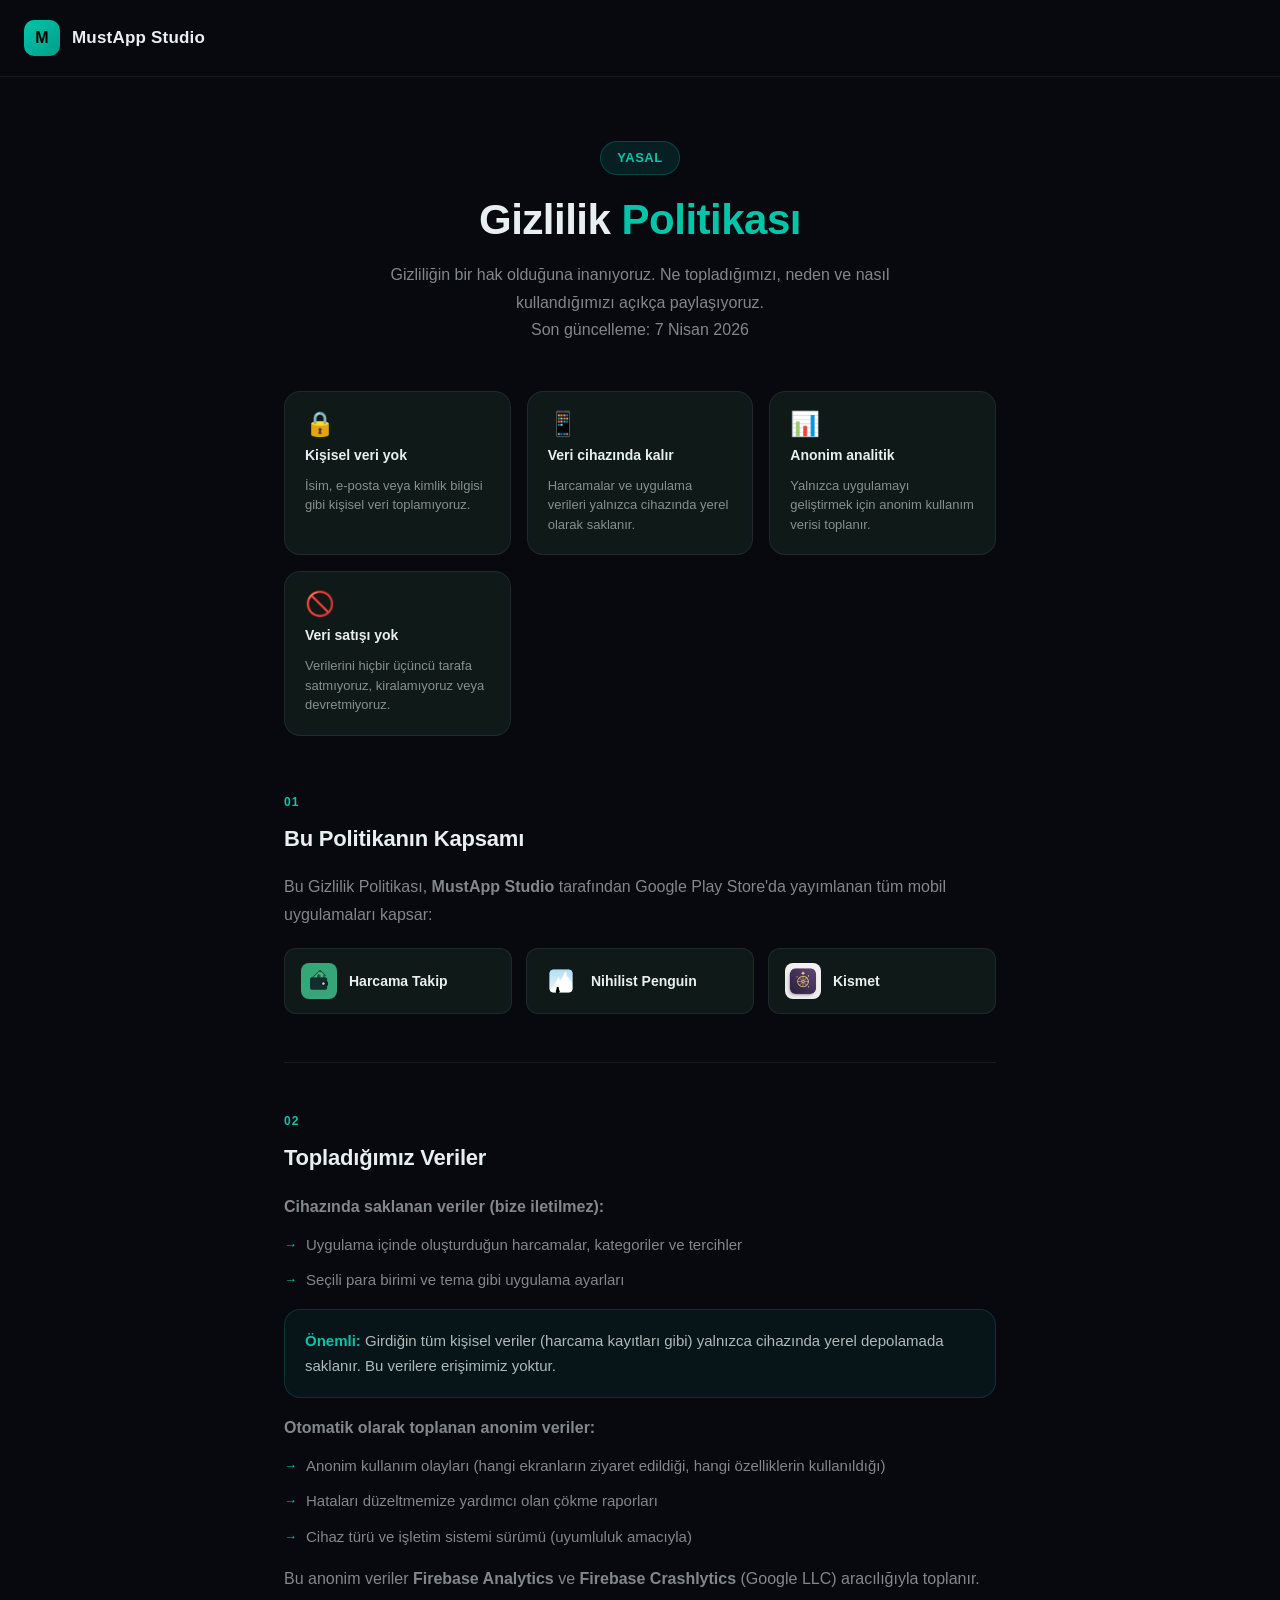
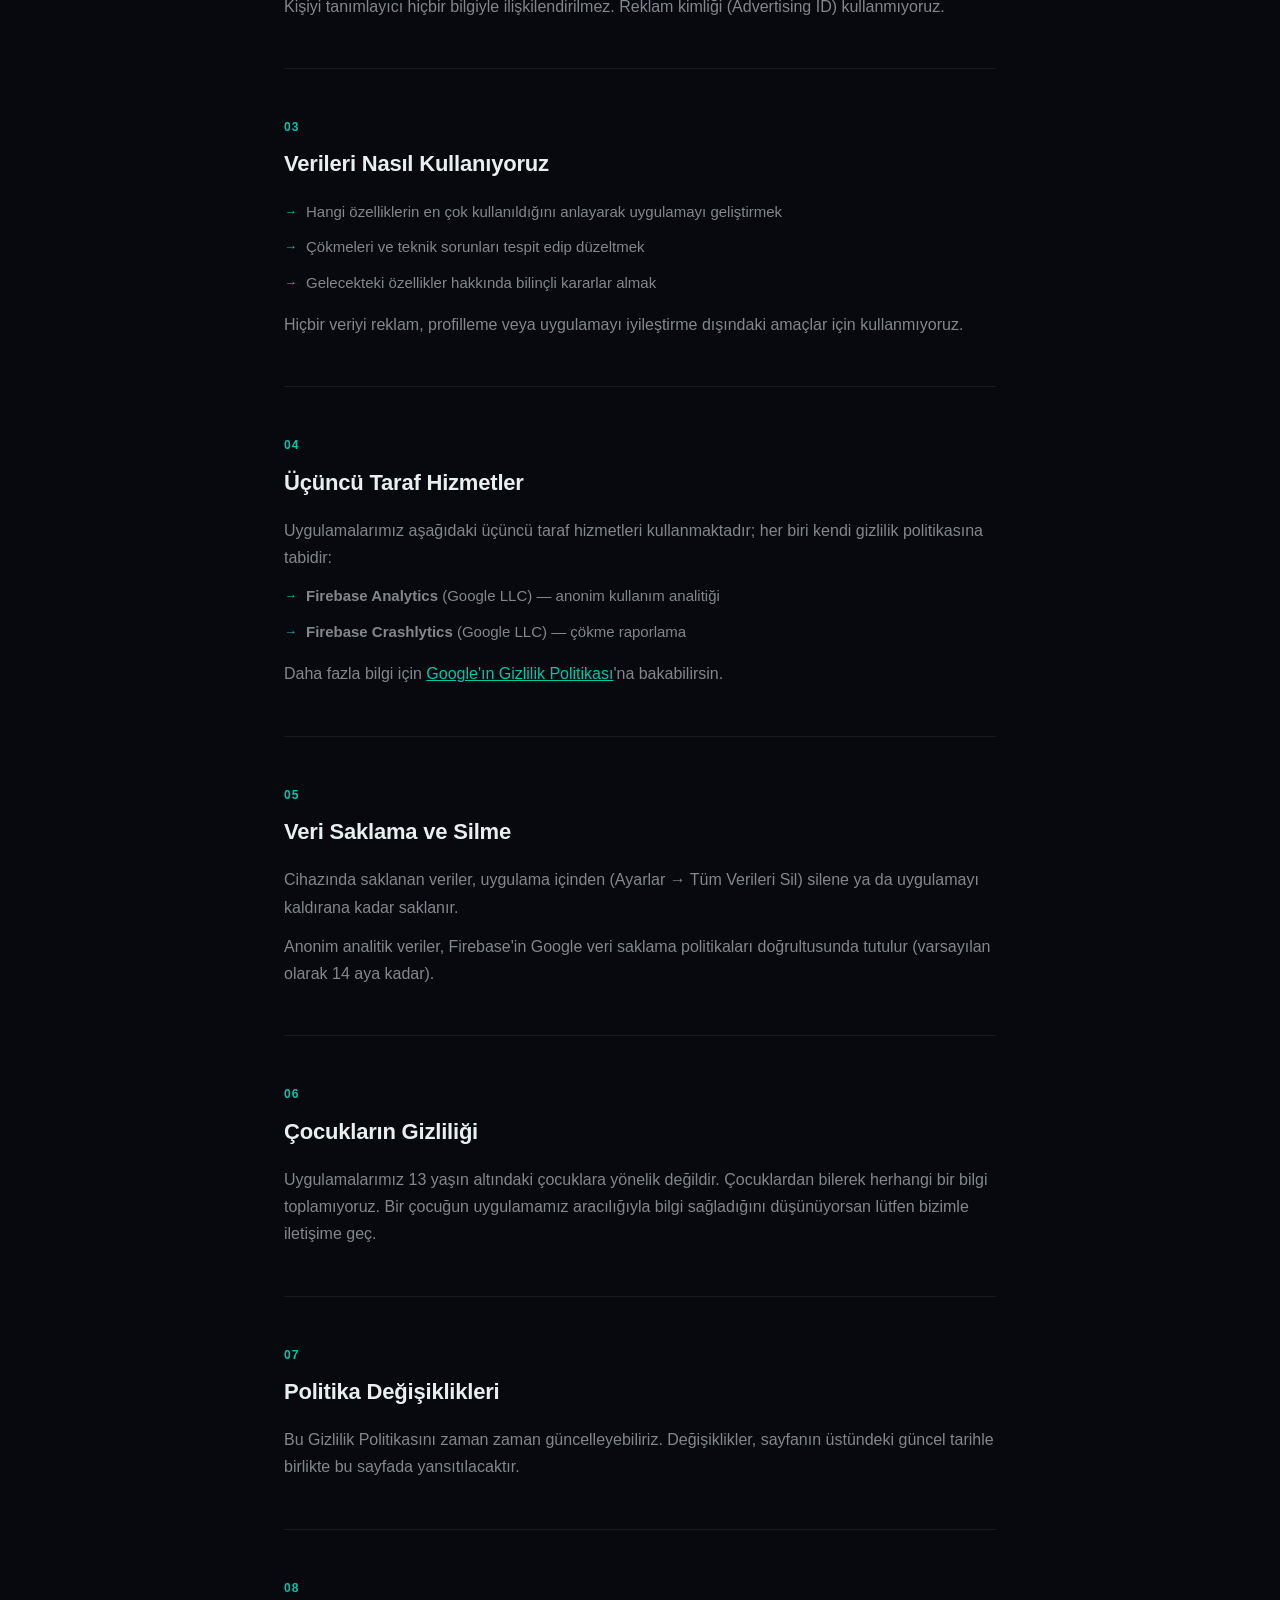
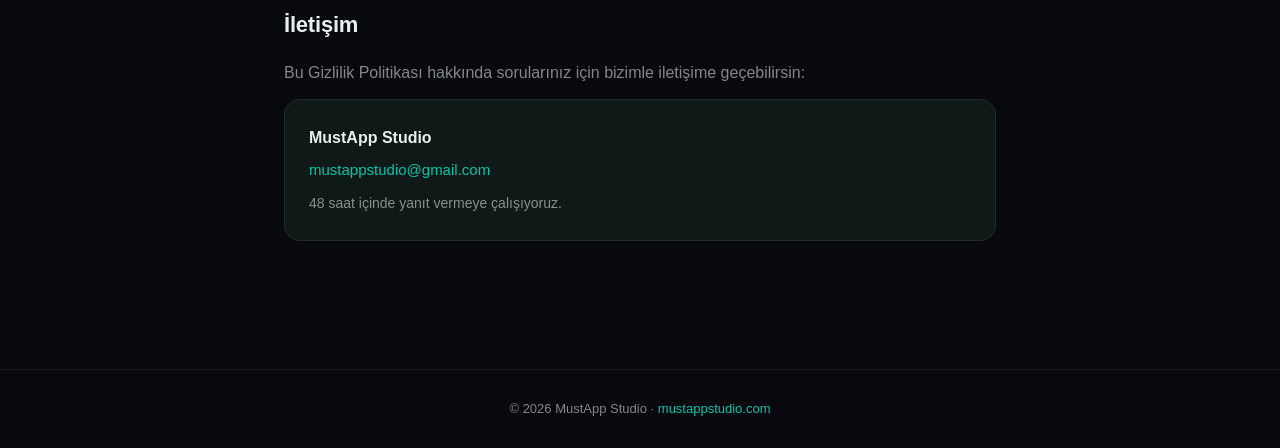
==== gizlilik-politikasi.html @ 3bf68887 "Add privacy policy pages (EN + TR) Co-Authored-By: Claude Sonnet 4.6 <noreply@anthropic.com>" ====
<!DOCTYPE html>
<html lang="tr">
<head>
  <meta charset="UTF-8" />
  <meta name="viewport" content="width=device-width, initial-scale=1.0" />
  <title>Gizlilik Politikası — MustApp Studio</title>
  <meta name="description" content="MustApp Studio uygulamaları için Gizlilik Politikası. Harcama Takip, Nihilist Penguin ve Kismet uygulamalarını kapsar." />
  <meta name="theme-color" content="#08080F" />
  <style>
    *, *::before, *::after { box-sizing: border-box; margin: 0; padding: 0; }

    :root {
      --bg:        #08080F;
      --surface:   #0F1A18;
      --border:    rgba(255,255,255,0.07);
      --primary:   #00C6A9;
      --text:      #E8F0EF;
      --muted:     rgba(232,240,239,0.55);
      --radius:    16px;
    }

    body {
      background: var(--bg);
      color: var(--text);
      font-family: -apple-system, BlinkMacSystemFont, "Segoe UI", Roboto, sans-serif;
      font-size: 16px;
      line-height: 1.7;
      -webkit-font-smoothing: antialiased;
    }

    header {
      border-bottom: 1px solid var(--border);
      padding: 20px 24px;
      display: flex;
      align-items: center;
      gap: 12px;
    }
    header a {
      display: flex;
      align-items: center;
      gap: 12px;
      text-decoration: none;
      color: var(--text);
    }
    .logo-mark {
      width: 36px;
      height: 36px;
      background: linear-gradient(135deg, #00C6A9, #009E88);
      border-radius: 10px;
      display: flex;
      align-items: center;
      justify-content: center;
      font-weight: 800;
      font-size: 16px;
      color: #000;
      flex-shrink: 0;
    }
    .logo-text {
      font-weight: 700;
      font-size: 17px;
      letter-spacing: 0.2px;
    }

    .hero {
      text-align: center;
      padding: 64px 24px 48px;
      max-width: 720px;
      margin: 0 auto;
    }
    .hero-badge {
      display: inline-block;
      background: rgba(0,198,169,0.12);
      color: var(--primary);
      border: 1px solid rgba(0,198,169,0.25);
      border-radius: 100px;
      padding: 5px 16px;
      font-size: 13px;
      font-weight: 600;
      letter-spacing: 0.5px;
      text-transform: uppercase;
      margin-bottom: 20px;
    }
    .hero h1 {
      font-size: clamp(28px, 5vw, 42px);
      font-weight: 800;
      letter-spacing: -0.5px;
      line-height: 1.2;
      margin-bottom: 16px;
    }
    .hero h1 span { color: var(--primary); }
    .hero p { color: var(--muted); font-size: 16px; max-width: 520px; margin: 0 auto; }
    .updated { margin-top: 14px; font-size: 13px; color: rgba(232,240,239,0.35); }

    main { max-width: 760px; margin: 0 auto; padding: 0 24px 80px; }

    .summary-grid {
      display: grid;
      grid-template-columns: repeat(auto-fit, minmax(200px, 1fr));
      gap: 16px;
      margin-bottom: 56px;
    }
    .summary-card {
      background: var(--surface);
      border: 1px solid var(--border);
      border-radius: var(--radius);
      padding: 20px;
      display: flex;
      flex-direction: column;
      gap: 8px;
    }
    .summary-card .icon { font-size: 24px; line-height: 1; }
    .summary-card strong { font-size: 14px; font-weight: 700; color: var(--text); }
    .summary-card span { font-size: 13px; color: var(--muted); line-height: 1.5; }

    section { margin-bottom: 48px; }
    .section-number {
      font-size: 12px; font-weight: 700; color: var(--primary);
      text-transform: uppercase; letter-spacing: 1px; margin-bottom: 8px;
    }
    h2 { font-size: 22px; font-weight: 700; margin-bottom: 16px; letter-spacing: -0.2px; }
    p { color: var(--muted); margin-bottom: 12px; }
    p:last-child { margin-bottom: 0; }

    .info-box {
      background: rgba(0,198,169,0.07);
      border: 1px solid rgba(0,198,169,0.18);
      border-radius: var(--radius);
      padding: 18px 20px;
      margin: 16px 0;
    }
    .info-box p { color: rgba(232,240,239,0.75); margin: 0; font-size: 15px; }
    .info-box strong { color: var(--primary); }

    ul { list-style: none; padding: 0; display: flex; flex-direction: column; gap: 10px; }
    ul li { color: var(--muted); padding-left: 22px; position: relative; font-size: 15px; }
    ul li::before { content: "→"; position: absolute; left: 0; color: var(--primary); font-size: 13px; top: 2px; }

    hr { border: none; border-top: 1px solid var(--border); margin: 48px 0; }

    .apps-grid {
      display: grid;
      grid-template-columns: repeat(auto-fit, minmax(160px, 1fr));
      gap: 14px;
      margin-top: 20px;
    }
    .app-chip {
      background: var(--surface);
      border: 1px solid var(--border);
      border-radius: 12px;
      padding: 14px 16px;
      display: flex;
      align-items: center;
      gap: 12px;
    }
    .app-chip img { width: 36px; height: 36px; border-radius: 8px; flex-shrink: 0; }
    .app-chip span { font-size: 14px; font-weight: 600; color: var(--text); line-height: 1.3; }

    .contact-box {
      background: var(--surface);
      border: 1px solid var(--border);
      border-radius: var(--radius);
      padding: 24px;
      display: flex;
      flex-direction: column;
      gap: 6px;
    }
    .contact-box strong { font-size: 16px; font-weight: 700; }
    .contact-box a { color: var(--primary); text-decoration: none; font-size: 15px; }
    .contact-box a:hover { text-decoration: underline; }
    .contact-box p { margin: 0; font-size: 14px; }

    footer {
      border-top: 1px solid var(--border);
      text-align: center;
      padding: 28px 24px;
      font-size: 13px;
      color: rgba(232,240,239,0.3);
    }
    footer a { color: var(--primary); text-decoration: none; }
  </style>
</head>
<body>

  <header>
    <a href="/">
      <div class="logo-mark">M</div>
      <span class="logo-text">MustApp Studio</span>
    </a>
  </header>

  <div class="hero">
    <div class="hero-badge">Yasal</div>
    <h1>Gizlilik <span>Politikası</span></h1>
    <p>Gizliliğin bir hak olduğuna inanıyoruz. Ne topladığımızı, neden ve nasıl kullandığımızı açıkça paylaşıyoruz.</p>
    <p class="updated">Son güncelleme: 7 Nisan 2026</p>
  </div>

  <main>

    <div class="summary-grid">
      <div class="summary-card">
        <div class="icon">🔒</div>
        <strong>Kişisel veri yok</strong>
        <span>İsim, e-posta veya kimlik bilgisi gibi kişisel veri toplamıyoruz.</span>
      </div>
      <div class="summary-card">
        <div class="icon">📱</div>
        <strong>Veri cihazında kalır</strong>
        <span>Harcamalar ve uygulama verileri yalnızca cihazında yerel olarak saklanır.</span>
      </div>
      <div class="summary-card">
        <div class="icon">📊</div>
        <strong>Anonim analitik</strong>
        <span>Yalnızca uygulamayı geliştirmek için anonim kullanım verisi toplanır.</span>
      </div>
      <div class="summary-card">
        <div class="icon">🚫</div>
        <strong>Veri satışı yok</strong>
        <span>Verilerini hiçbir üçüncü tarafa satmıyoruz, kiralamıyoruz veya devretmiyoruz.</span>
      </div>
    </div>

    <section>
      <div class="section-number">01</div>
      <h2>Bu Politikanın Kapsamı</h2>
      <p>Bu Gizlilik Politikası, <strong>MustApp Studio</strong> tarafından Google Play Store'da yayımlanan tüm mobil uygulamaları kapsar:</p>
      <div class="apps-grid">
        <div class="app-chip">
          <img src="/icons/harcamatakip_icon.png" alt="Harcama Takip" />
          <span>Harcama Takip</span>
        </div>
        <div class="app-chip">
          <img src="/icons/nihilistpenguin_icon.png" alt="Nihilist Penguin" />
          <span>Nihilist Penguin</span>
        </div>
        <div class="app-chip">
          <img src="/icons/kismet_icon.png" alt="Kismet" />
          <span>Kismet</span>
        </div>
      </div>
    </section>

    <hr />

    <section>
      <div class="section-number">02</div>
      <h2>Topladığımız Veriler</h2>

      <p><strong>Cihazında saklanan veriler (bize iletilmez):</strong></p>
      <ul>
        <li>Uygulama içinde oluşturduğun harcamalar, kategoriler ve tercihler</li>
        <li>Seçili para birimi ve tema gibi uygulama ayarları</li>
      </ul>

      <div class="info-box">
        <p><strong>Önemli:</strong> Girdiğin tüm kişisel veriler (harcama kayıtları gibi) yalnızca cihazında yerel depolamada saklanır. Bu verilere erişimimiz yoktur.</p>
      </div>

      <p style="margin-top: 16px;"><strong>Otomatik olarak toplanan anonim veriler:</strong></p>
      <ul>
        <li>Anonim kullanım olayları (hangi ekranların ziyaret edildiği, hangi özelliklerin kullanıldığı)</li>
        <li>Hataları düzeltmemize yardımcı olan çökme raporları</li>
        <li>Cihaz türü ve işletim sistemi sürümü (uyumluluk amacıyla)</li>
      </ul>

      <p style="margin-top: 16px;">Bu anonim veriler <strong>Firebase Analytics</strong> ve <strong>Firebase Crashlytics</strong> (Google LLC) aracılığıyla toplanır. Kişiyi tanımlayıcı hiçbir bilgiyle ilişkilendirilmez. Reklam kimliği (Advertising ID) kullanmıyoruz.</p>
    </section>

    <hr />

    <section>
      <div class="section-number">03</div>
      <h2>Verileri Nasıl Kullanıyoruz</h2>
      <ul>
        <li>Hangi özelliklerin en çok kullanıldığını anlayarak uygulamayı geliştirmek</li>
        <li>Çökmeleri ve teknik sorunları tespit edip düzeltmek</li>
        <li>Gelecekteki özellikler hakkında bilinçli kararlar almak</li>
      </ul>
      <p style="margin-top: 16px;">Hiçbir veriyi reklam, profilleme veya uygulamayı iyileştirme dışındaki amaçlar için kullanmıyoruz.</p>
    </section>

    <hr />

    <section>
      <div class="section-number">04</div>
      <h2>Üçüncü Taraf Hizmetler</h2>
      <p>Uygulamalarımız aşağıdaki üçüncü taraf hizmetleri kullanmaktadır; her biri kendi gizlilik politikasına tabidir:</p>
      <ul>
        <li><strong>Firebase Analytics</strong> (Google LLC) — anonim kullanım analitiği</li>
        <li><strong>Firebase Crashlytics</strong> (Google LLC) — çökme raporlama</li>
      </ul>
      <p style="margin-top: 16px;">Daha fazla bilgi için <a href="https://policies.google.com/privacy" target="_blank" rel="noopener" style="color: var(--primary);">Google'ın Gizlilik Politikası</a>'na bakabilirsin.</p>
    </section>

    <hr />

    <section>
      <div class="section-number">05</div>
      <h2>Veri Saklama ve Silme</h2>
      <p>Cihazında saklanan veriler, uygulama içinden (Ayarlar → Tüm Verileri Sil) silene ya da uygulamayı kaldırana kadar saklanır.</p>
      <p>Anonim analitik veriler, Firebase'in Google veri saklama politikaları doğrultusunda tutulur (varsayılan olarak 14 aya kadar).</p>
    </section>

    <hr />

    <section>
      <div class="section-number">06</div>
      <h2>Çocukların Gizliliği</h2>
      <p>Uygulamalarımız 13 yaşın altındaki çocuklara yönelik değildir. Çocuklardan bilerek herhangi bir bilgi toplamıyoruz. Bir çocuğun uygulamamız aracılığıyla bilgi sağladığını düşünüyorsan lütfen bizimle iletişime geç.</p>
    </section>

    <hr />

    <section>
      <div class="section-number">07</div>
      <h2>Politika Değişiklikleri</h2>
      <p>Bu Gizlilik Politikasını zaman zaman güncelleyebiliriz. Değişiklikler, sayfanın üstündeki güncel tarihle birlikte bu sayfada yansıtılacaktır.</p>
    </section>

    <hr />

    <section>
      <div class="section-number">08</div>
      <h2>İletişim</h2>
      <p>Bu Gizlilik Politikası hakkında sorularınız için bizimle iletişime geçebilirsin:</p>
      <div class="contact-box">
        <strong>MustApp Studio</strong>
        <a href="mailto:mustappstudio@gmail.com">mustappstudio@gmail.com</a>
        <p style="color: var(--muted); margin-top: 4px;">48 saat içinde yanıt vermeye çalışıyoruz.</p>
      </div>
    </section>

  </main>

  <footer>
    <p>© 2026 MustApp Studio · <a href="/">mustappstudio.com</a></p>
  </footer>

</body>
</html>
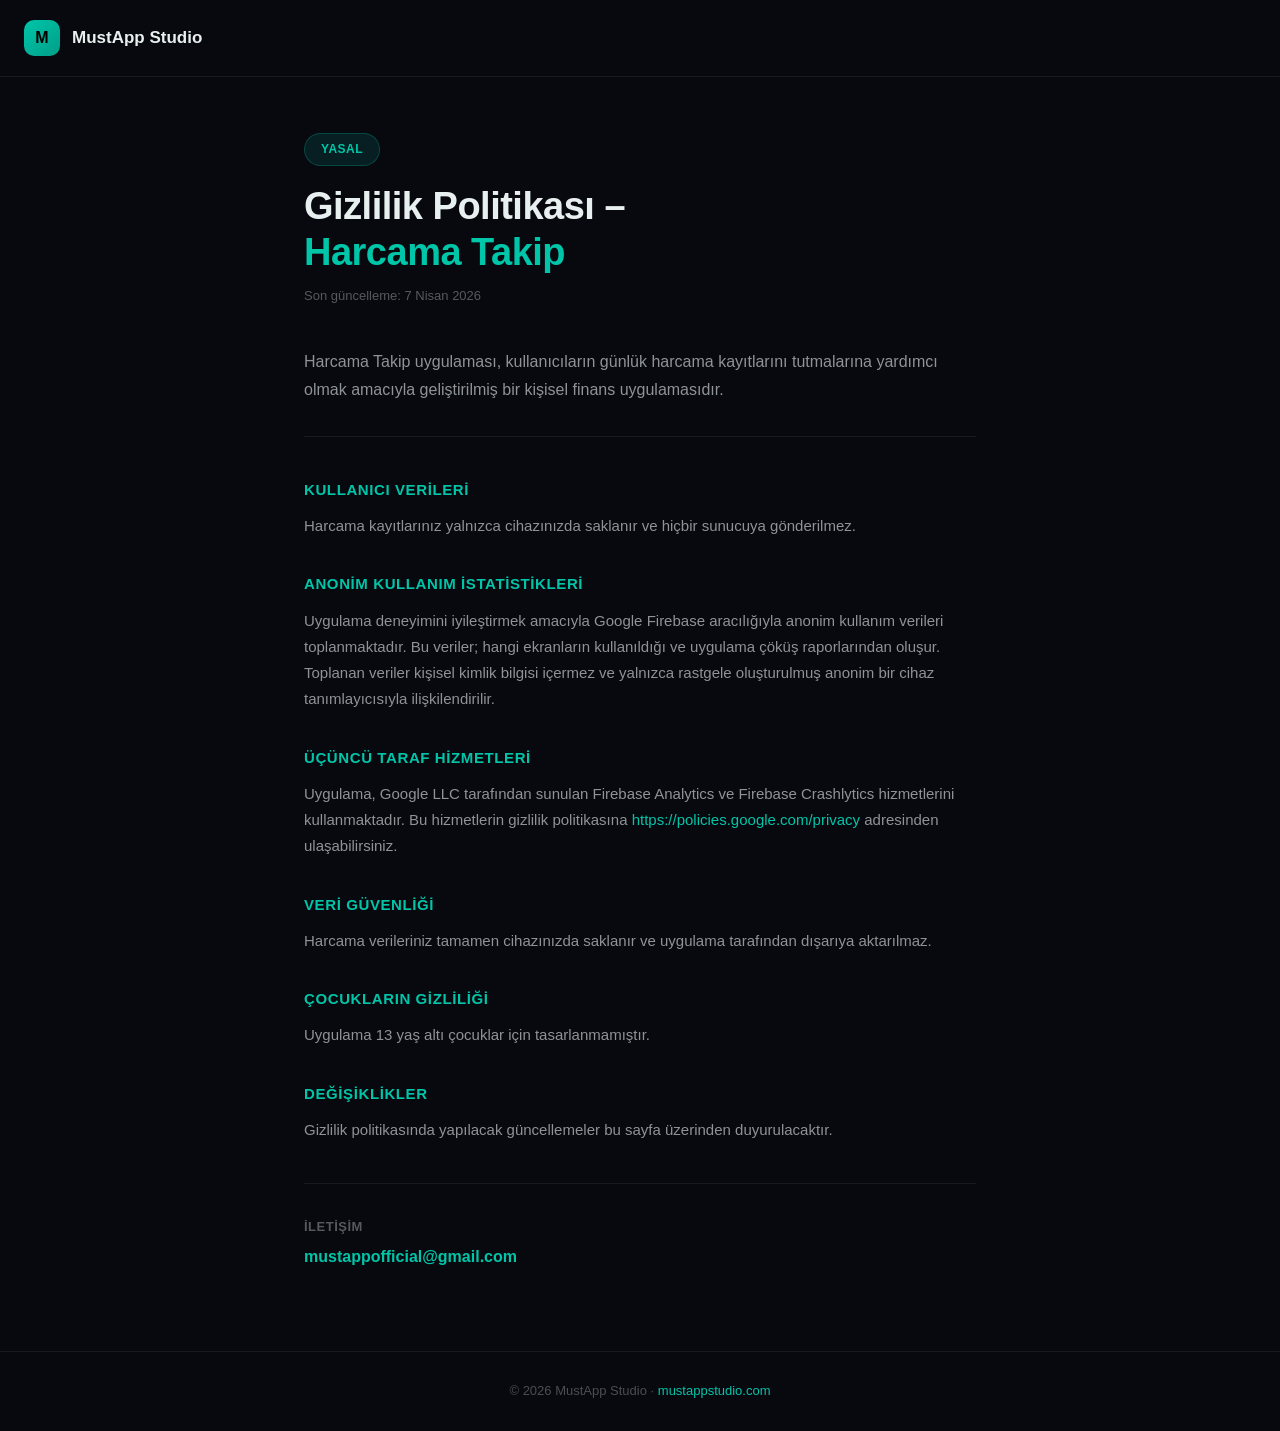
==== commit f9660517: "Update privacy policy pages with correct content and contact Co-Authored-By: Claude Sonnet 4.6 <nore" ====
--- a/gizlilik-politikasi.html
+++ b/gizlilik-politikasi.html
@@ -3,20 +3,20 @@
 <head>
   <meta charset="UTF-8" />
   <meta name="viewport" content="width=device-width, initial-scale=1.0" />
-  <title>Gizlilik Politikası — MustApp Studio</title>
-  <meta name="description" content="MustApp Studio uygulamaları için Gizlilik Politikası. Harcama Takip, Nihilist Penguin ve Kismet uygulamalarını kapsar." />
+  <title>Gizlilik Politikası – Harcama Takip</title>
+  <meta name="description" content="Harcama Takip uygulaması için Gizlilik Politikası." />
   <meta name="theme-color" content="#08080F" />
   <style>
     *, *::before, *::after { box-sizing: border-box; margin: 0; padding: 0; }
 
     :root {
-      --bg:        #08080F;
-      --surface:   #0F1A18;
-      --border:    rgba(255,255,255,0.07);
-      --primary:   #00C6A9;
-      --text:      #E8F0EF;
-      --muted:     rgba(232,240,239,0.55);
-      --radius:    16px;
+      --bg:      #08080F;
+      --surface: #0F1A18;
+      --border:  rgba(255,255,255,0.07);
+      --primary: #00C6A9;
+      --text:    #E8F0EF;
+      --muted:   rgba(232,240,239,0.60);
+      --radius:  16px;
     }
 
     body {
@@ -24,16 +24,13 @@
       color: var(--text);
       font-family: -apple-system, BlinkMacSystemFont, "Segoe UI", Roboto, sans-serif;
       font-size: 16px;
-      line-height: 1.7;
+      line-height: 1.75;
       -webkit-font-smoothing: antialiased;
     }
 
     header {
       border-bottom: 1px solid var(--border);
       padding: 20px 24px;
-      display: flex;
-      align-items: center;
-      gap: 12px;
     }
     header a {
       display: flex;
@@ -41,6 +38,7 @@
       gap: 12px;
       text-decoration: none;
       color: var(--text);
+      width: fit-content;
     }
     .logo-mark {
       width: 36px;
@@ -55,17 +53,12 @@
       color: #000;
       flex-shrink: 0;
     }
-    .logo-text {
-      font-weight: 700;
-      font-size: 17px;
-      letter-spacing: 0.2px;
-    }
+    .logo-text { font-weight: 700; font-size: 17px; }
 
     .hero {
-      text-align: center;
-      padding: 64px 24px 48px;
       max-width: 720px;
       margin: 0 auto;
+      padding: 56px 24px 40px;
     }
     .hero-badge {
       display: inline-block;
@@ -74,100 +67,84 @@
       border: 1px solid rgba(0,198,169,0.25);
       border-radius: 100px;
       padding: 5px 16px;
-      font-size: 13px;
+      font-size: 12px;
       font-weight: 600;
       letter-spacing: 0.5px;
       text-transform: uppercase;
-      margin-bottom: 20px;
+      margin-bottom: 18px;
     }
     .hero h1 {
-      font-size: clamp(28px, 5vw, 42px);
+      font-size: clamp(26px, 5vw, 38px);
       font-weight: 800;
       letter-spacing: -0.5px;
       line-height: 1.2;
-      margin-bottom: 16px;
+      margin-bottom: 10px;
     }
     .hero h1 span { color: var(--primary); }
-    .hero p { color: var(--muted); font-size: 16px; max-width: 520px; margin: 0 auto; }
-    .updated { margin-top: 14px; font-size: 13px; color: rgba(232,240,239,0.35); }
-
-    main { max-width: 760px; margin: 0 auto; padding: 0 24px 80px; }
-
-    .summary-grid {
-      display: grid;
-      grid-template-columns: repeat(auto-fit, minmax(200px, 1fr));
-      gap: 16px;
-      margin-bottom: 56px;
-    }
-    .summary-card {
-      background: var(--surface);
-      border: 1px solid var(--border);
-      border-radius: var(--radius);
-      padding: 20px;
+    .updated {
+      font-size: 13px;
+      color: rgba(232,240,239,0.35);
+      margin-top: 8px;
+    }
+
+    main {
+      max-width: 720px;
+      margin: 0 auto;
+      padding: 0 24px 80px;
+    }
+
+    .intro {
+      color: var(--muted);
+      font-size: 16px;
+      margin-bottom: 40px;
+      padding-bottom: 32px;
+      border-bottom: 1px solid var(--border);
+    }
+
+    .section {
+      margin-bottom: 32px;
+    }
+    .section h2 {
+      font-size: 15px;
+      font-weight: 700;
+      color: var(--primary);
+      text-transform: uppercase;
+      letter-spacing: 0.6px;
+      margin-bottom: 10px;
+    }
+    .section p {
+      color: var(--muted);
+      font-size: 15px;
+      line-height: 1.75;
+    }
+    .section a {
+      color: var(--primary);
+      text-decoration: none;
+    }
+    .section a:hover { text-decoration: underline; }
+
+    .contact-box {
+      margin-top: 40px;
+      padding-top: 32px;
+      border-top: 1px solid var(--border);
       display: flex;
       flex-direction: column;
-      gap: 8px;
-    }
-    .summary-card .icon { font-size: 24px; line-height: 1; }
-    .summary-card strong { font-size: 14px; font-weight: 700; color: var(--text); }
-    .summary-card span { font-size: 13px; color: var(--muted); line-height: 1.5; }
-
-    section { margin-bottom: 48px; }
-    .section-number {
-      font-size: 12px; font-weight: 700; color: var(--primary);
-      text-transform: uppercase; letter-spacing: 1px; margin-bottom: 8px;
-    }
-    h2 { font-size: 22px; font-weight: 700; margin-bottom: 16px; letter-spacing: -0.2px; }
-    p { color: var(--muted); margin-bottom: 12px; }
-    p:last-child { margin-bottom: 0; }
-
-    .info-box {
-      background: rgba(0,198,169,0.07);
-      border: 1px solid rgba(0,198,169,0.18);
-      border-radius: var(--radius);
-      padding: 18px 20px;
-      margin: 16px 0;
-    }
-    .info-box p { color: rgba(232,240,239,0.75); margin: 0; font-size: 15px; }
-    .info-box strong { color: var(--primary); }
-
-    ul { list-style: none; padding: 0; display: flex; flex-direction: column; gap: 10px; }
-    ul li { color: var(--muted); padding-left: 22px; position: relative; font-size: 15px; }
-    ul li::before { content: "→"; position: absolute; left: 0; color: var(--primary); font-size: 13px; top: 2px; }
-
-    hr { border: none; border-top: 1px solid var(--border); margin: 48px 0; }
-
-    .apps-grid {
-      display: grid;
-      grid-template-columns: repeat(auto-fit, minmax(160px, 1fr));
-      gap: 14px;
-      margin-top: 20px;
-    }
-    .app-chip {
-      background: var(--surface);
-      border: 1px solid var(--border);
-      border-radius: 12px;
-      padding: 14px 16px;
-      display: flex;
-      align-items: center;
-      gap: 12px;
-    }
-    .app-chip img { width: 36px; height: 36px; border-radius: 8px; flex-shrink: 0; }
-    .app-chip span { font-size: 14px; font-weight: 600; color: var(--text); line-height: 1.3; }
-
-    .contact-box {
-      background: var(--surface);
-      border: 1px solid var(--border);
-      border-radius: var(--radius);
-      padding: 24px;
-      display: flex;
-      flex-direction: column;
-      gap: 6px;
-    }
-    .contact-box strong { font-size: 16px; font-weight: 700; }
-    .contact-box a { color: var(--primary); text-decoration: none; font-size: 15px; }
+      gap: 4px;
+    }
+    .contact-box span {
+      font-size: 13px;
+      color: rgba(232,240,239,0.35);
+      text-transform: uppercase;
+      letter-spacing: 0.5px;
+      font-weight: 600;
+    }
+    .contact-box a {
+      color: var(--primary);
+      font-size: 16px;
+      font-weight: 600;
+      text-decoration: none;
+    }
     .contact-box a:hover { text-decoration: underline; }
-    .contact-box p { margin: 0; font-size: 14px; }
 
     footer {
       border-top: 1px solid var(--border);
@@ -190,145 +167,50 @@
 
   <div class="hero">
     <div class="hero-badge">Yasal</div>
-    <h1>Gizlilik <span>Politikası</span></h1>
-    <p>Gizliliğin bir hak olduğuna inanıyoruz. Ne topladığımızı, neden ve nasıl kullandığımızı açıkça paylaşıyoruz.</p>
+    <h1>Gizlilik Politikası –<br><span>Harcama Takip</span></h1>
     <p class="updated">Son güncelleme: 7 Nisan 2026</p>
   </div>
 
   <main>
 
-    <div class="summary-grid">
-      <div class="summary-card">
-        <div class="icon">🔒</div>
-        <strong>Kişisel veri yok</strong>
-        <span>İsim, e-posta veya kimlik bilgisi gibi kişisel veri toplamıyoruz.</span>
-      </div>
-      <div class="summary-card">
-        <div class="icon">📱</div>
-        <strong>Veri cihazında kalır</strong>
-        <span>Harcamalar ve uygulama verileri yalnızca cihazında yerel olarak saklanır.</span>
-      </div>
-      <div class="summary-card">
-        <div class="icon">📊</div>
-        <strong>Anonim analitik</strong>
-        <span>Yalnızca uygulamayı geliştirmek için anonim kullanım verisi toplanır.</span>
-      </div>
-      <div class="summary-card">
-        <div class="icon">🚫</div>
-        <strong>Veri satışı yok</strong>
-        <span>Verilerini hiçbir üçüncü tarafa satmıyoruz, kiralamıyoruz veya devretmiyoruz.</span>
-      </div>
-    </div>
-
-    <section>
-      <div class="section-number">01</div>
-      <h2>Bu Politikanın Kapsamı</h2>
-      <p>Bu Gizlilik Politikası, <strong>MustApp Studio</strong> tarafından Google Play Store'da yayımlanan tüm mobil uygulamaları kapsar:</p>
-      <div class="apps-grid">
-        <div class="app-chip">
-          <img src="/icons/harcamatakip_icon.png" alt="Harcama Takip" />
-          <span>Harcama Takip</span>
-        </div>
-        <div class="app-chip">
-          <img src="/icons/nihilistpenguin_icon.png" alt="Nihilist Penguin" />
-          <span>Nihilist Penguin</span>
-        </div>
-        <div class="app-chip">
-          <img src="/icons/kismet_icon.png" alt="Kismet" />
-          <span>Kismet</span>
-        </div>
-      </div>
-    </section>
-
-    <hr />
-
-    <section>
-      <div class="section-number">02</div>
-      <h2>Topladığımız Veriler</h2>
-
-      <p><strong>Cihazında saklanan veriler (bize iletilmez):</strong></p>
-      <ul>
-        <li>Uygulama içinde oluşturduğun harcamalar, kategoriler ve tercihler</li>
-        <li>Seçili para birimi ve tema gibi uygulama ayarları</li>
-      </ul>
-
-      <div class="info-box">
-        <p><strong>Önemli:</strong> Girdiğin tüm kişisel veriler (harcama kayıtları gibi) yalnızca cihazında yerel depolamada saklanır. Bu verilere erişimimiz yoktur.</p>
-      </div>
-
-      <p style="margin-top: 16px;"><strong>Otomatik olarak toplanan anonim veriler:</strong></p>
-      <ul>
-        <li>Anonim kullanım olayları (hangi ekranların ziyaret edildiği, hangi özelliklerin kullanıldığı)</li>
-        <li>Hataları düzeltmemize yardımcı olan çökme raporları</li>
-        <li>Cihaz türü ve işletim sistemi sürümü (uyumluluk amacıyla)</li>
-      </ul>
-
-      <p style="margin-top: 16px;">Bu anonim veriler <strong>Firebase Analytics</strong> ve <strong>Firebase Crashlytics</strong> (Google LLC) aracılığıyla toplanır. Kişiyi tanımlayıcı hiçbir bilgiyle ilişkilendirilmez. Reklam kimliği (Advertising ID) kullanmıyoruz.</p>
-    </section>
-
-    <hr />
-
-    <section>
-      <div class="section-number">03</div>
-      <h2>Verileri Nasıl Kullanıyoruz</h2>
-      <ul>
-        <li>Hangi özelliklerin en çok kullanıldığını anlayarak uygulamayı geliştirmek</li>
-        <li>Çökmeleri ve teknik sorunları tespit edip düzeltmek</li>
-        <li>Gelecekteki özellikler hakkında bilinçli kararlar almak</li>
-      </ul>
-      <p style="margin-top: 16px;">Hiçbir veriyi reklam, profilleme veya uygulamayı iyileştirme dışındaki amaçlar için kullanmıyoruz.</p>
-    </section>
-
-    <hr />
-
-    <section>
-      <div class="section-number">04</div>
-      <h2>Üçüncü Taraf Hizmetler</h2>
-      <p>Uygulamalarımız aşağıdaki üçüncü taraf hizmetleri kullanmaktadır; her biri kendi gizlilik politikasına tabidir:</p>
-      <ul>
-        <li><strong>Firebase Analytics</strong> (Google LLC) — anonim kullanım analitiği</li>
-        <li><strong>Firebase Crashlytics</strong> (Google LLC) — çökme raporlama</li>
-      </ul>
-      <p style="margin-top: 16px;">Daha fazla bilgi için <a href="https://policies.google.com/privacy" target="_blank" rel="noopener" style="color: var(--primary);">Google'ın Gizlilik Politikası</a>'na bakabilirsin.</p>
-    </section>
-
-    <hr />
-
-    <section>
-      <div class="section-number">05</div>
-      <h2>Veri Saklama ve Silme</h2>
-      <p>Cihazında saklanan veriler, uygulama içinden (Ayarlar → Tüm Verileri Sil) silene ya da uygulamayı kaldırana kadar saklanır.</p>
-      <p>Anonim analitik veriler, Firebase'in Google veri saklama politikaları doğrultusunda tutulur (varsayılan olarak 14 aya kadar).</p>
-    </section>
-
-    <hr />
-
-    <section>
-      <div class="section-number">06</div>
+    <p class="intro">
+      Harcama Takip uygulaması, kullanıcıların günlük harcama kayıtlarını tutmalarına yardımcı olmak amacıyla geliştirilmiş bir kişisel finans uygulamasıdır.
+    </p>
+
+    <div class="section">
+      <h2>Kullanıcı Verileri</h2>
+      <p>Harcama kayıtlarınız yalnızca cihazınızda saklanır ve hiçbir sunucuya gönderilmez.</p>
+    </div>
+
+    <div class="section">
+      <h2>Anonim Kullanım İstatistikleri</h2>
+      <p>Uygulama deneyimini iyileştirmek amacıyla Google Firebase aracılığıyla anonim kullanım verileri toplanmaktadır. Bu veriler; hangi ekranların kullanıldığı ve uygulama çöküş raporlarından oluşur. Toplanan veriler kişisel kimlik bilgisi içermez ve yalnızca rastgele oluşturulmuş anonim bir cihaz tanımlayıcısıyla ilişkilendirilir.</p>
+    </div>
+
+    <div class="section">
+      <h2>Üçüncü Taraf Hizmetleri</h2>
+      <p>Uygulama, Google LLC tarafından sunulan Firebase Analytics ve Firebase Crashlytics hizmetlerini kullanmaktadır. Bu hizmetlerin gizlilik politikasına <a href="https://policies.google.com/privacy" target="_blank" rel="noopener">https://policies.google.com/privacy</a> adresinden ulaşabilirsiniz.</p>
+    </div>
+
+    <div class="section">
+      <h2>Veri Güvenliği</h2>
+      <p>Harcama verileriniz tamamen cihazınızda saklanır ve uygulama tarafından dışarıya aktarılmaz.</p>
+    </div>
+
+    <div class="section">
       <h2>Çocukların Gizliliği</h2>
-      <p>Uygulamalarımız 13 yaşın altındaki çocuklara yönelik değildir. Çocuklardan bilerek herhangi bir bilgi toplamıyoruz. Bir çocuğun uygulamamız aracılığıyla bilgi sağladığını düşünüyorsan lütfen bizimle iletişime geç.</p>
-    </section>
-
-    <hr />
-
-    <section>
-      <div class="section-number">07</div>
-      <h2>Politika Değişiklikleri</h2>
-      <p>Bu Gizlilik Politikasını zaman zaman güncelleyebiliriz. Değişiklikler, sayfanın üstündeki güncel tarihle birlikte bu sayfada yansıtılacaktır.</p>
-    </section>
-
-    <hr />
-
-    <section>
-      <div class="section-number">08</div>
-      <h2>İletişim</h2>
-      <p>Bu Gizlilik Politikası hakkında sorularınız için bizimle iletişime geçebilirsin:</p>
-      <div class="contact-box">
-        <strong>MustApp Studio</strong>
-        <a href="mailto:mustappstudio@gmail.com">mustappstudio@gmail.com</a>
-        <p style="color: var(--muted); margin-top: 4px;">48 saat içinde yanıt vermeye çalışıyoruz.</p>
-      </div>
-    </section>
+      <p>Uygulama 13 yaş altı çocuklar için tasarlanmamıştır.</p>
+    </div>
+
+    <div class="section">
+      <h2>Değişiklikler</h2>
+      <p>Gizlilik politikasında yapılacak güncellemeler bu sayfa üzerinden duyurulacaktır.</p>
+    </div>
+
+    <div class="contact-box">
+      <span>İletişim</span>
+      <a href="mailto:mustappofficial@gmail.com">mustappofficial@gmail.com</a>
+    </div>
 
   </main>
 
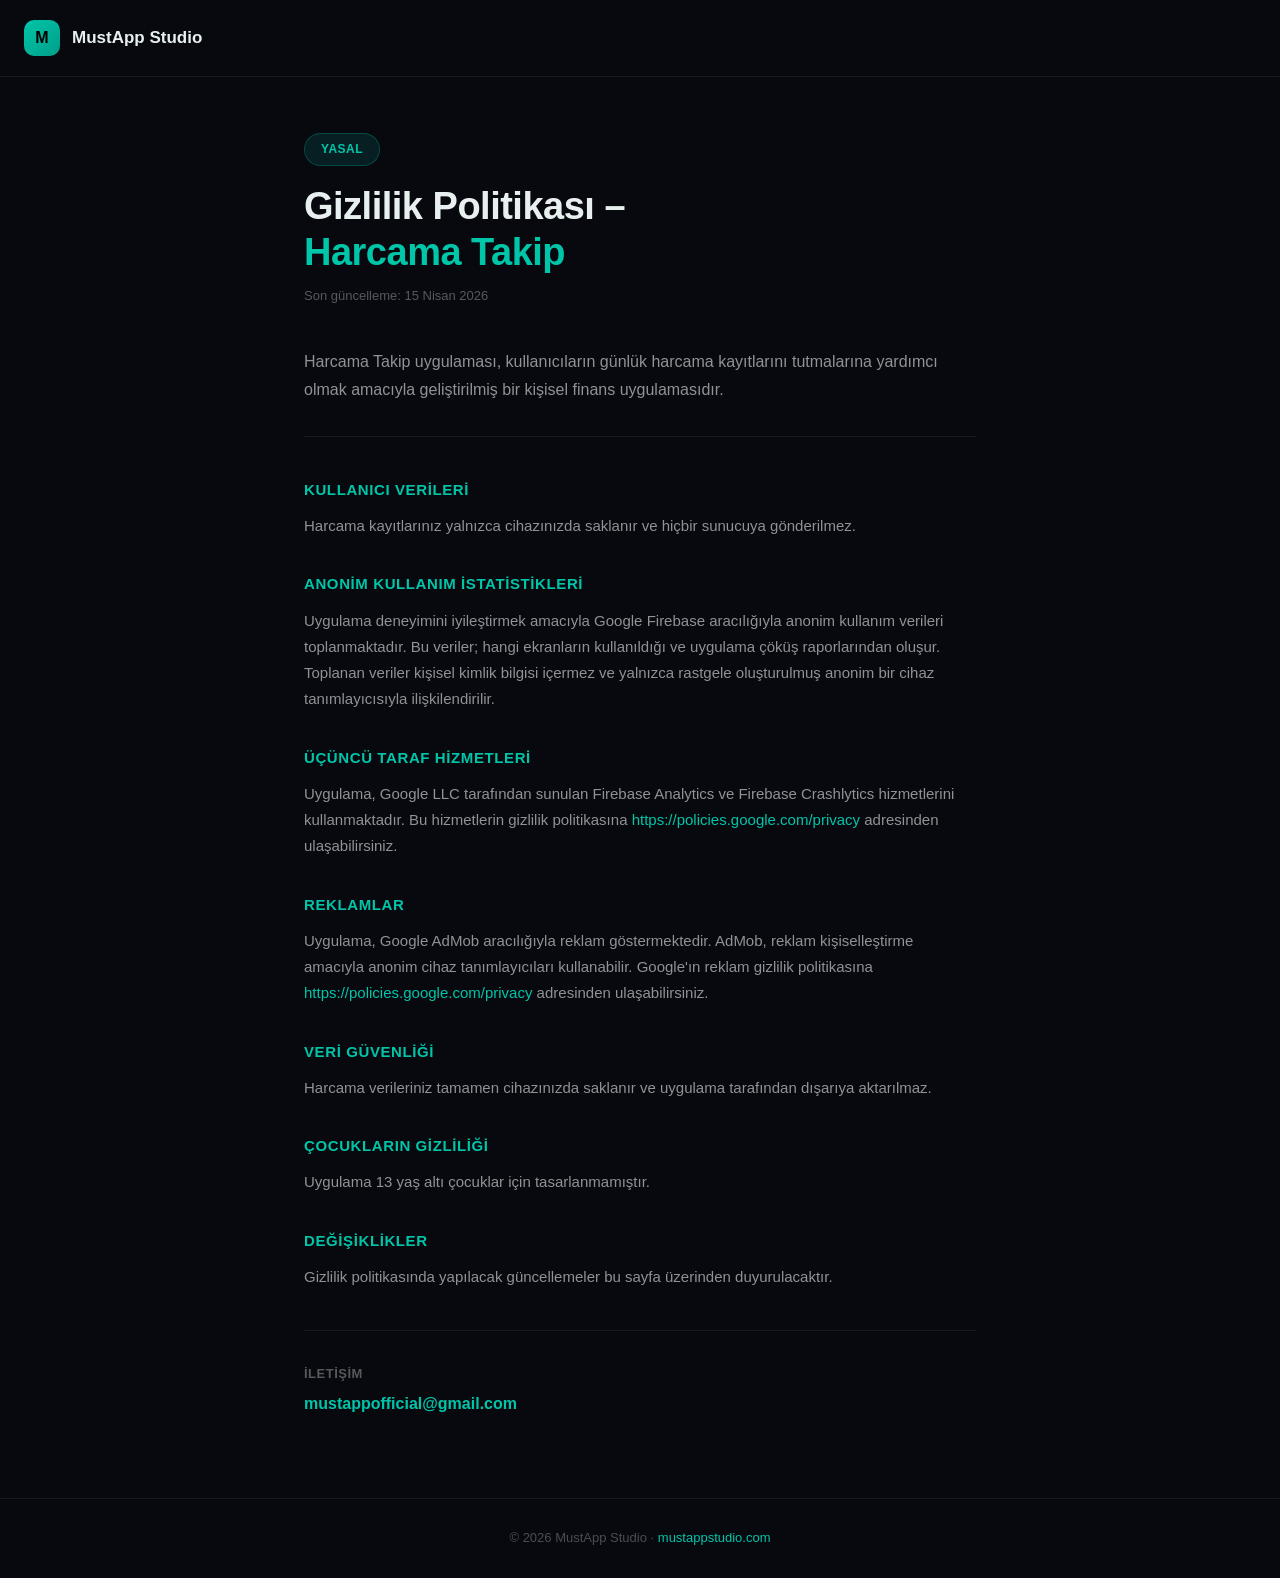
==== commit 4522bff4: "Harcama Takip gizlilik politikasına AdMob reklam bölümü eklendi" ====
--- a/gizlilik-politikasi.html
+++ b/gizlilik-politikasi.html
@@ -168,7 +168,7 @@
   <div class="hero">
     <div class="hero-badge">Yasal</div>
     <h1>Gizlilik Politikası –<br><span>Harcama Takip</span></h1>
-    <p class="updated">Son güncelleme: 7 Nisan 2026</p>
+    <p class="updated">Son güncelleme: 15 Nisan 2026</p>
   </div>
 
   <main>
@@ -193,6 +193,11 @@
     </div>
 
     <div class="section">
+      <h2>Reklamlar</h2>
+      <p>Uygulama, Google AdMob aracılığıyla reklam göstermektedir. AdMob, reklam kişiselleştirme amacıyla anonim cihaz tanımlayıcıları kullanabilir. Google'ın reklam gizlilik politikasına <a href="https://policies.google.com/privacy" target="_blank" rel="noopener">https://policies.google.com/privacy</a> adresinden ulaşabilirsiniz.</p>
+    </div>
+
+    <div class="section">
       <h2>Veri Güvenliği</h2>
       <p>Harcama verileriniz tamamen cihazınızda saklanır ve uygulama tarafından dışarıya aktarılmaz.</p>
     </div>
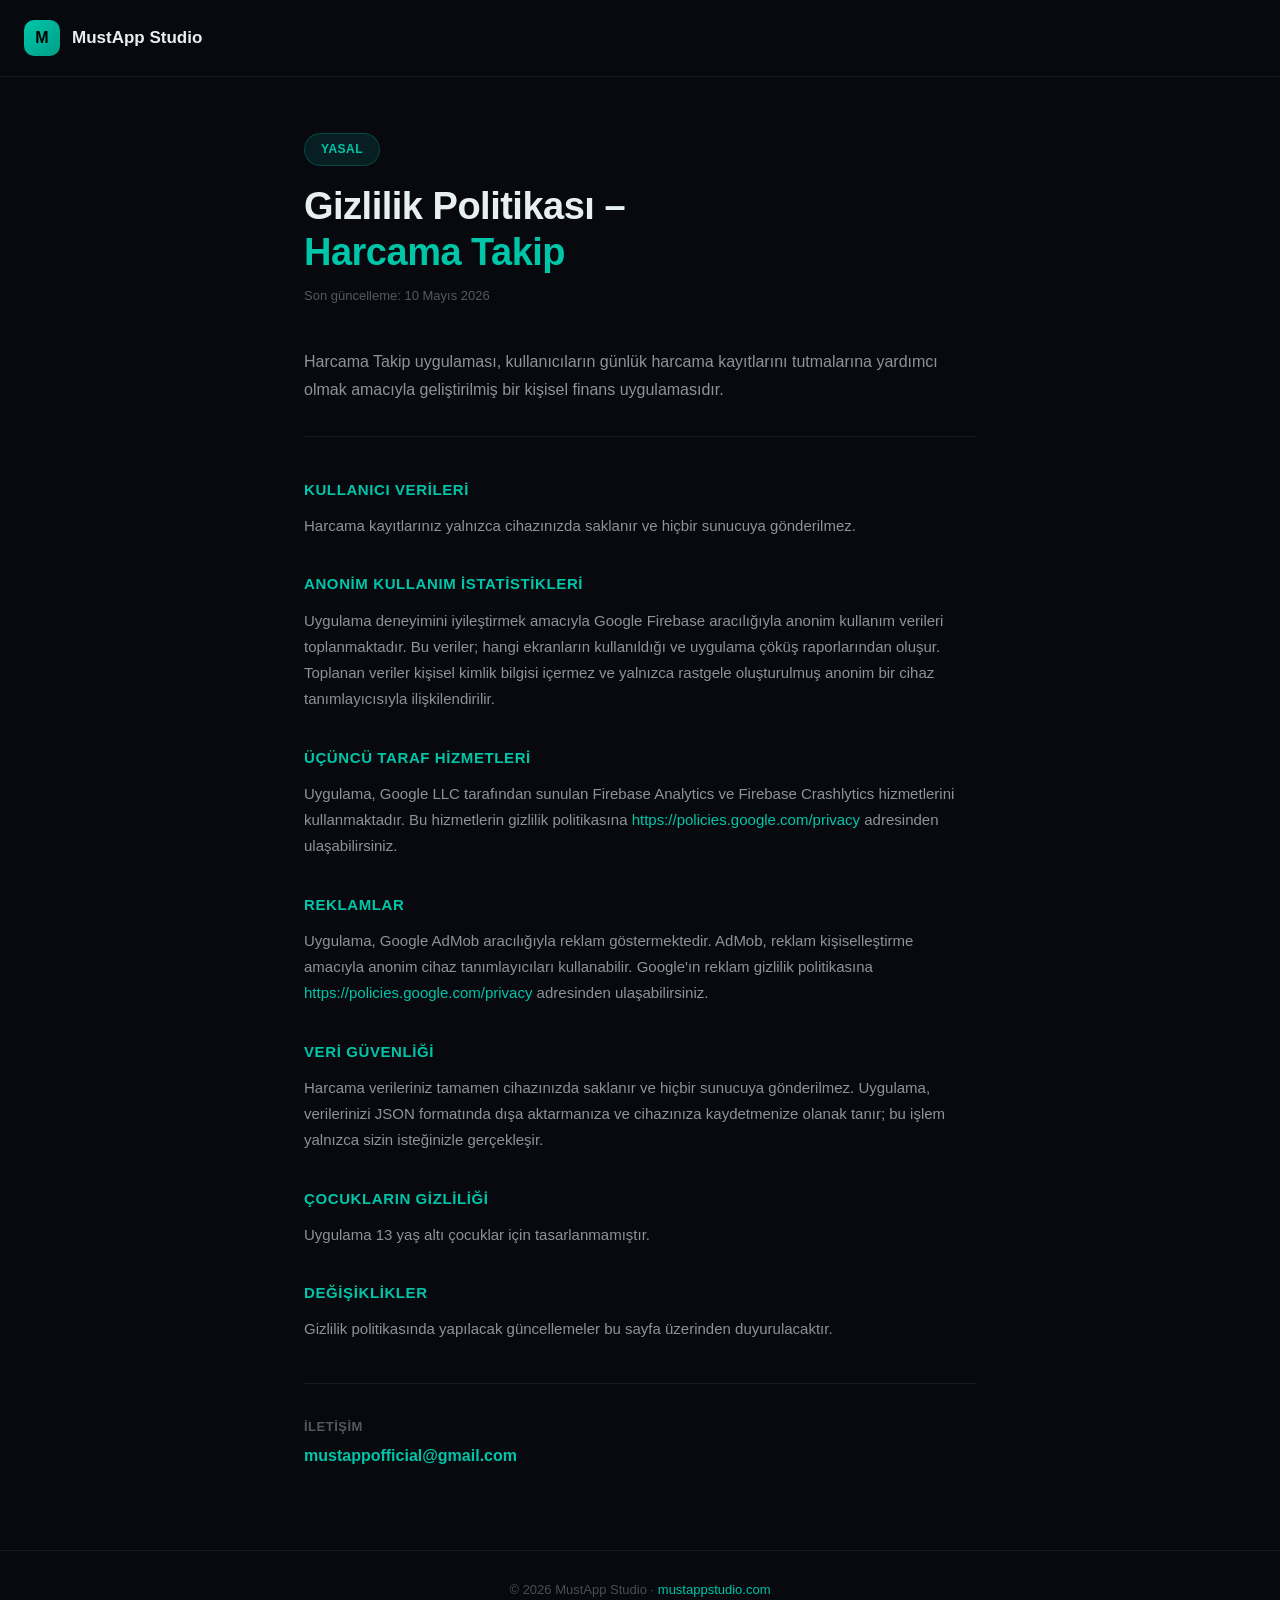
==== commit 46a1b448: "Update privacy policy for v1.3.7 backup feature" ====
--- a/gizlilik-politikasi.html
+++ b/gizlilik-politikasi.html
@@ -168,7 +168,7 @@
   <div class="hero">
     <div class="hero-badge">Yasal</div>
     <h1>Gizlilik Politikası –<br><span>Harcama Takip</span></h1>
-    <p class="updated">Son güncelleme: 15 Nisan 2026</p>
+    <p class="updated">Son güncelleme: 10 Mayıs 2026</p>
   </div>
 
   <main>
@@ -199,7 +199,7 @@
 
     <div class="section">
       <h2>Veri Güvenliği</h2>
-      <p>Harcama verileriniz tamamen cihazınızda saklanır ve uygulama tarafından dışarıya aktarılmaz.</p>
+      <p>Harcama verileriniz tamamen cihazınızda saklanır ve hiçbir sunucuya gönderilmez. Uygulama, verilerinizi JSON formatında dışa aktarmanıza ve cihazınıza kaydetmenize olanak tanır; bu işlem yalnızca sizin isteğinizle gerçekleşir.</p>
     </div>
 
     <div class="section">
